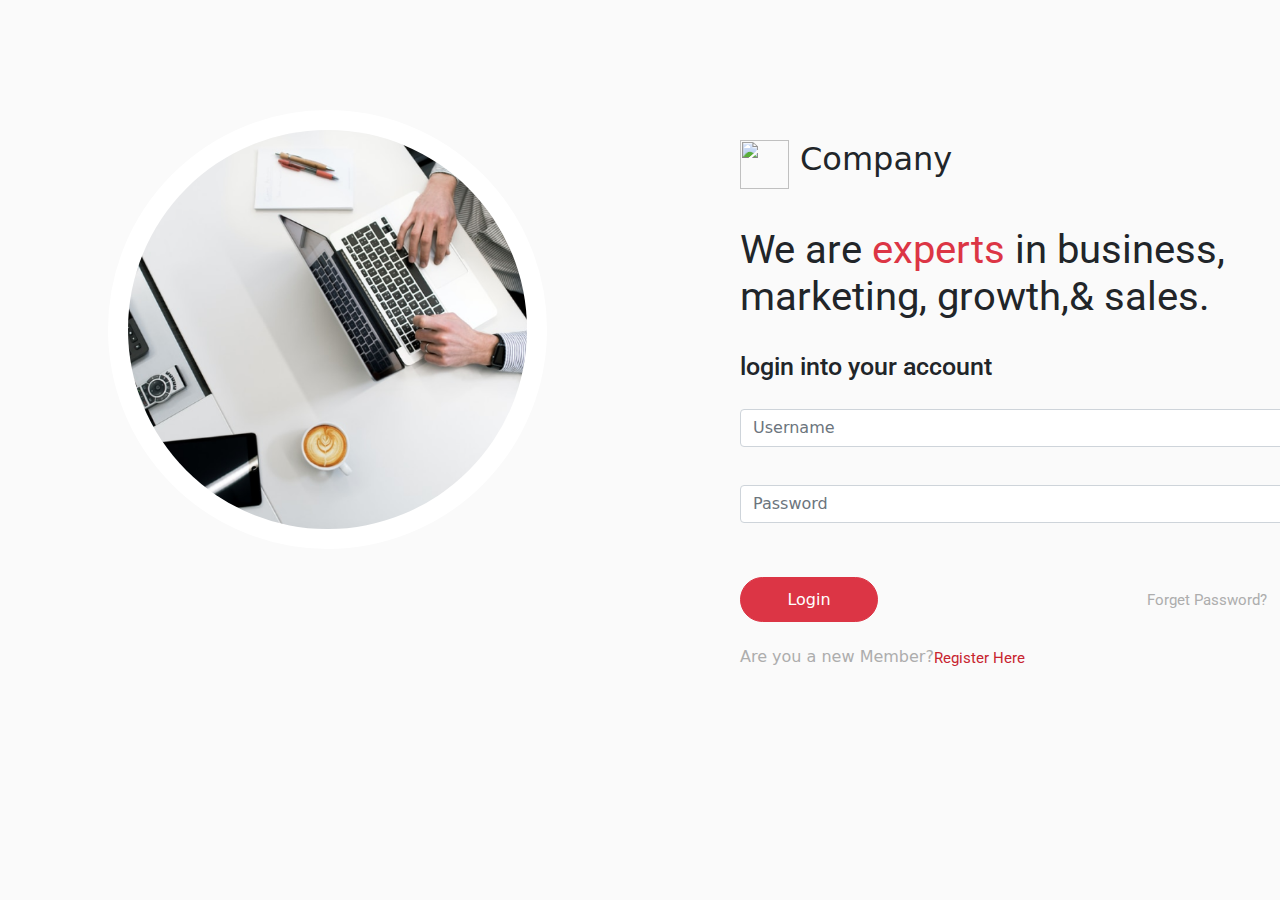
==== index.html @ 1a0c0829 "first-commit" ====
<!DOCTYPE html>
<html lang="en">
    <head>
        <meta charset="UTF-8" />
        <meta name="viewport" content="width=device-width" initial-scale="1">
        <link rel="stylesheet" href="css/bootstrap.min.css">
        <link rel="stylesheet" href="css/style.css">
        <link href='https://fonts.googleapis.com/css?family=Roboto' rel='stylesheet'>
    </head>
    <body>
        <div class="d-flex flex-column flex-lg-row justify-content-center align-item-center container-sm-5">
            <div class="p-5">
                <img src="images\hero-image.png" class="rounded-circle imgcirlce justify-content-center ">
            </div>

            <div class="main-container">
                <div class="login">
                  <img src="images\favicon.ico" class="company-logo"><h2 class="txt-company">Company</h2>
                  <h4 class="mt-5 business-text">We are <span class="text-danger" style="width: 137px; height: 53px;">experts</span> in  business,<br>marketing, growth,& sales. </span></h4>
                  <h4 class="acc">login into your account</h4>
                  <form action="#">
                   <input type="username" name="username" placeholder="Username" class="form-control" ><br>
                   <input type="password" name="password" placeholder="Password" class="form-control" ><br>
                   <input type="button" value="Login" class="btn btn-danger loginbutton">  <a href="#">Forget Password?</a><br>
                  </form>
                  <div class="register-here">
                    <label>Are you a new Member? <a href="#" class="register">Register Here</a> </label>  
                  </div>
                </div>
            </div>
        </div>
        <script src="js/bootstrap.bundle.min.js"></script>
    </body>
</html>
---- css/style.css ----
body{
    background: #FAFAFA 0% 0% no-repeat padding-box;
    width: 100%;
}
.imgcirlce{
    border: 20px solid #FFFFFF;
    width: 100%;
    height:auto;
    margin-top: 62px;
    margin-left:60px;
}
.company-logo{
    width: 49px;
    height:49px;
    margin-top:100px;


}
.txt-company{
    margin-top:-49px;
    margin-left:60px;
}

.main-container{
    /* width:710px; */
    /* margin-left:76px; */
    width:auto;
    margin-top:70px;
}

.main-container .login{
    width:730px;
    margin-left:45px;
    margin-top:20px;
    height: 700px;
    padding-left:170px;
}

.business-text{
    font:normal normal 40px/47px Roboto ;
    margin-top:19.17px;
   
}

.login .acc{
    font-family: "Roboto";
    font-size: 25px;
    width: 260px;
    height: 33px; 
    margin-top:31.87px;
    margin-bottom: 23.45px;
}

.loginbutton{
    border-radius: 23px;
    width: 138px;
    height: 45px;
    margin-top:30.5px;
}

input[type="password"]{
    margin-top: 14px;
}
.login a{
    text-decoration: none;
    width: 153px;
    height: 20px;
    float: right;
    margin-top:42px;
    font-family: "Roboto";
    font-size:15px;
    color:#ADADAD;
}

.register-here .register{
    font: normal normal normal 15px/20px Roboto;
    letter-spacing: 0px;
    color: #C8242F;
    margin-top:3px;
}
.register-here{
    margin-top:23.13px;
    color:#ADADAD;
}

@media screen and (min-width:791px) {
    .main-container{
        width:710px;
        margin-left:35px;
        margin-top:20px;
        
    }
    
    .main-container .login{
        width:730px;
        margin-left:-0px;
        margin-top:20px;
        height: 700px;
        padding-left:170px;
       
       
    }
    
    .business-text{
        font:normal normal 40px/47px Roboto ;
        margin-top:19.17px;
       
    }
    
    .login .acc{
        font-family: "Roboto";
        font-size: 25px;
        width: 260px;
        height: 33px; 
        margin-top:31.87px;
        margin-bottom: 23.45px;
    }
    
    .loginbutton{
        border-radius: 23px;
        width: 138px;
        height: 45px;
        margin-top:30.5px;
    }
    
    input[type="password"]{
        margin-top: 14px;
    }
    .login a{
        text-decoration: none;
        width: 153px;
        height: 20px;
        float: right;
        margin-top:42px;
        font-family: "Roboto";
        font-size:15px;
        color:#ADADAD;
    }
    
    .register-here .register{
        font: normal normal normal 15px/20px Roboto;
        letter-spacing: 0px;
        color: #C8242F;
        margin-top:3px;
    }
    
  }
  

  /* dashborad css */

.dashboradbg{
    position:relative;
    width:100%;
    /* background: #FAFAFA 0% 0% no-repeat padding-box; */
    background-color: white;
    display: flex;
  }
#menu{
    width:300px;
    height:100%;
    position: fixed;
    top:0;
    left:0;
    background-color:#FFFFFF;
}
#menu .logo{
    display: flex;  /*  for aligning them */ 
    align-items: center;
     padding:30px 0 0 0px;
     padding-right: 30px;
}

#menu .logo #menu-btn{
    padding-right:0px;
    padding-left: 0px;
    margin-left:1px;
    cursor: pointer;
}

#menu .logo img{
    width:180px;
    margin-right: 15px;
}
#menu .menu-item{
margin-top:40px;
}
#menu .menu-item li{
    list-style-type: none;
    padding:15px 0;
}
#menu .menu-item li:hover{
    cursor: pointer;
    background: #FFF3F4 0% 0% no-repeat padding-box;
}
/* #menu .menu-item li:nth-child(1){
    border-left: 4px solid #FFFFFF;
} */
#menu .menu-item li img{
    width:30px;
    height:30px;
    line-height: 30px;
    text-align: center;
    margin:0 10px 0 25px;
}
#menu .menu-item li a{
    text-decoration: none;
    color:black;
    font-weight:300px ;
}

#interface{
    width:calc(100% - 300px);
    margin-left: 300px;
    position: relative;
    background: #FAFAFA 0% 0% no-repeat padding-box;
}
#interface .nagivation{
    display:flex;
    align-items: center;
    justify-content:space-between;
    background-color: #FFFFFF;
    padding: 15px 30px;
    /* border-bottom: 3px solid #FAFAFA; */
}
#interface .nagivation .search{
    display: flex ;
    justify-content: flex-start;
    align-items: center;
    padding:10px 14px;  
}
#interface .nagivation .search img{
margin-right: 10px;
width:20px;
height:20px;
}
#interface .nagivation .search input{
        border: none;
        outline: none;
        font-size:15px;
}
#interface .nagivation .profile{
    display: flex;
    justify-content: flex-start;
    align-items: center;
}
#interface .nagivation .profile img.john{
    width:30px;
    height:30px;
    object-fit: cover;
    /* border-radius: 50%; */
    margin:0px 26px;
}
#interface .nagivation .profile img.downward-arrow{
    margin-left:8px;
}
.dashboard-text{
    font-family:Roboto;
    padding:30px 30px 0 30px;
    font-weight: 700;
    font-size: 24px;
}
.values{
    padding:30px 30px 0 30px;
    display:flex;
    justify-content:space-between;
    align-items:center;
    flex-wrap:wrap;
}
.values .val-box{
    background-color: #FFFFFF;
    width: 219px;
    height: 116px;
    padding:16px 10px;
    border-radius:5px;
    display:flex;
    justify-content:flex-start;
}
.values .val-box img{
    width: 35px;
    height: 35px;
    margin-right:30px;
}
.values .val-box h3{
    font-size: 18px;
    font-weight: 600;
}
.values .val-box span{
    font-size: 15px;
    color: #ADADAD;
}

/* invoice table */
.board{
    width:96%;
    margin:30px 0 30px 30px;
    overflow:auto;
    background-color: #FFFFFF;
    border-radius: 3px;
}
.board h3{
    margin:10px;
    width: 82px;
    height: 29px;
    font: normal normal medium 22px/29px Roboto;
letter-spacing: 0px;
color: #3E3E3E;
}
table{
    border-collapse: collapse;
}
tr{
    border-bottom: 1px solid #ADADAD;
}
thead td{
    font-size: 14px;
    font-weight: 400;
    text-align: start;
    padding:10px;
    color:#ADADAD;
}
tbody td{
    padding:8px;
    font-size: 15px;
    color:black;
    font: normal normal normal 15px/20px Roboto;
}

tbody .paid{
    background: #EBFFEF 0% 0% no-repeat padding-box;
    border-radius: 5px;
    color:#3CDD5F;
    font-size: 15px;
    width: 50px;
height: 26px;
}
tbody .failed{
    background: #FFF5F5 0% 0% no-repeat padding-box;
    border-radius: 5px;
    color:#FF4545;
    font-size: 15px;
    width: 50px;
    height: 26px;
}

tbody .pending{
    background: #F8F8F8 0% 0% no-repeat padding-box;
    border-radius: 5px;
    color:#BABABA;
    font-size: 15px;
    width: 50px;
height: 26px;
}

.circle1{
    border-radius: 450px;
    background: #C8242F 0% 0% no-repeat padding-box;
    width: 18px;
    height: 18px;
}

.circle2{
    border-radius: 450px;
    background: #A2B86C 0% 0% no-repeat padding-box;
    width: 18px;
    height: 18px;
}

.circle3{
    border-radius: 450px;
    background: #F16C20 0% 0% no-repeat padding-box;
    width: 18px;
    height: 18px;
}

.circle4{
    border-radius: 450px;
    background: #EBC844 0% 0% no-repeat padding-box;
    width: 18px;
    height: 18px;
}
.pie-charts{
    border:none;
}






/* responsive */

@media (max-width:769px) {
#menu {
    width: 270px;
    position: fixed;
    background-color: #FFFFFF;
}
    
}


/* inner pages css */
.analysis-text{
    font: normal normal medium 30px/39px Roboto;
    padding:5px 0 10px 0;
    margin-left: 12px;
    font-weight: 700;
    font-size: 30px;
    width: 113px;
    height: 39px;
}

.form{
    background-color: white;
}
.form .onecol{
    margin-top:14px;
}
.onecol input,select,textarea{
   margin-bottom: 21px;
}
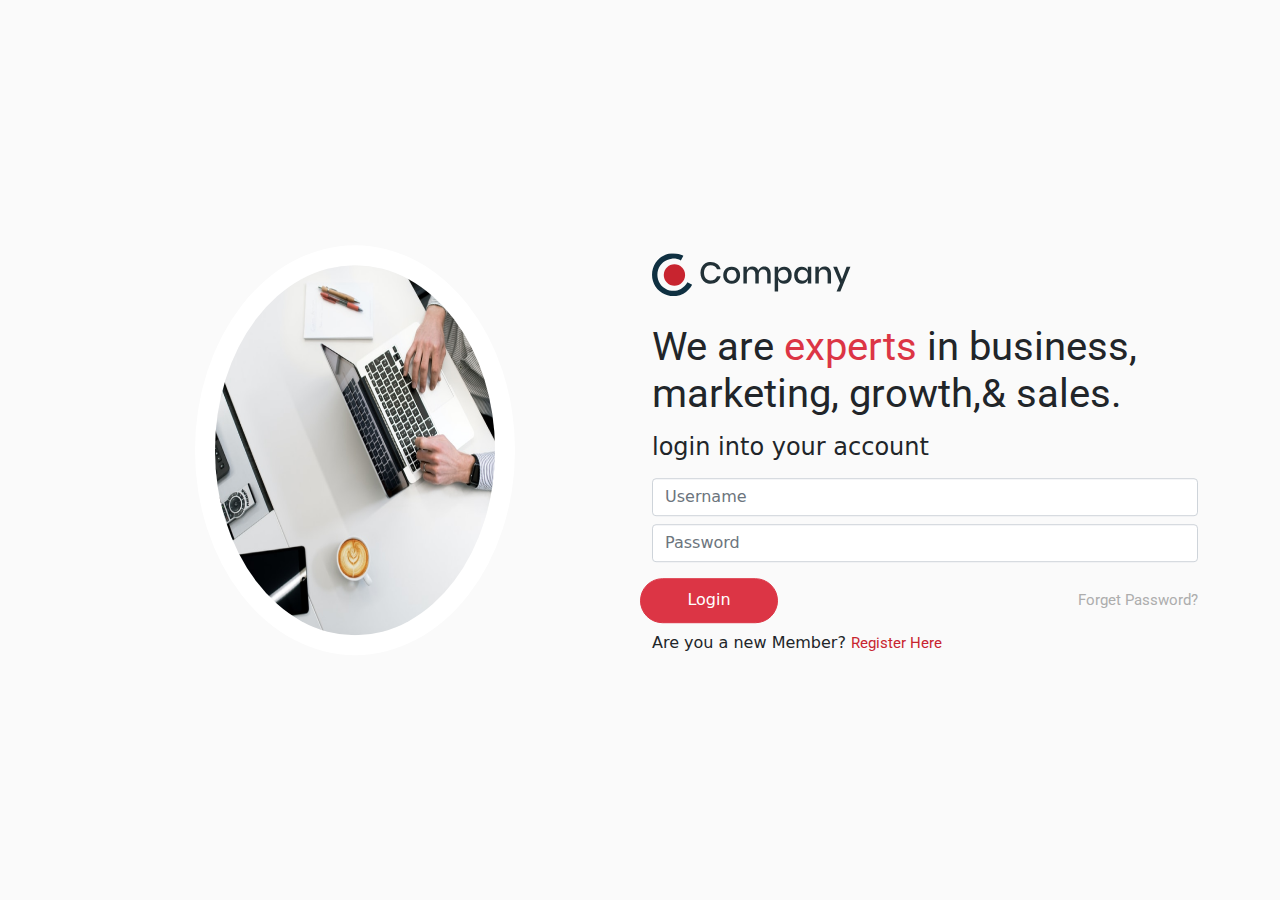
==== commit e2ab1e80: "commit" ====
--- a/index.html
+++ b/index.html
@@ -8,7 +8,7 @@
         <link href='https://fonts.googleapis.com/css?family=Roboto' rel='stylesheet'>
     </head>
     <body>
-        <div class="d-flex flex-column flex-lg-row justify-content-center align-item-center container-sm-5">
+        <!-- <div class="d-flex flex-column flex-lg-row justify-content-center align-item-center container-sm-5">
             <div class="p-5">
                 <img src="images\hero-image.png" class="rounded-circle imgcirlce justify-content-center ">
             </div>
@@ -28,6 +28,55 @@
                   </div>
                 </div>
             </div>
+        </div> -->
+       
+
+
+        <div class="container" style="top: 50%; left: 50%;position: absolute;transform: translate(-50%, -50%);">   
+            <div class="row justify-content-center">
+                <div class="col d-flex justify-content-center">
+                    <img src="images\hero-image.png" class="rounded-circle  imgcirlcecom justify-content-center">
+                </div>
+                <div class="col">
+                    <div class="row mt-2">
+                        <div class="col">
+                            <img src="images/logo.svg" style=" min-width: 200px;
+                            width:15vw;">
+                        </div>
+                    </div>
+                    <div class="row mt-2">
+                        <div class="col">
+                            <h4 class="business-text">We are <span class="text-danger" style="width: 137px; height: 53px;">experts</span> in  business,<br>marketing, growth,& sales. </span></h4>
+                        </div>
+                    </div>
+                    <div class="row mt-2">
+                        <div class="col">
+                            <h4 class=" acc">login into your account</h4>
+                        </div>
+                    </div>
+                    <div class="row mt-2">
+                        <div class="col">
+                            <input type="username" name="username" placeholder="Username" class="form-control" >
+                        </div>
+                    </div>
+                    <div class="row mt-2">
+                        <div class="col">
+                            <input type="password" name="password" placeholder="Password" class="form-control"> 
+                        </div>
+                    </div>
+                    <div class="row mt-3 align-items-center">
+                        
+                        <input type="button" value="Login" class="btn btn-danger loginbutton">
+                        <a href="#" class="w-auto ms-auto forget">Forget Password?</a>
+                       
+                    </div>
+                    <div class="row mt-2">
+                        <div class="col">
+                            <label class="">Are you a new Member? <a href="#" class="register">Register Here</a> </label>  
+                        </div>
+                    </div>
+                </div>
+            </div>
         </div>
         <script src="js/bootstrap.bundle.min.js"></script>
     </body>
--- a/css/style.css
+++ b/css/style.css
@@ -2,19 +2,18 @@
     background: #FAFAFA 0% 0% no-repeat padding-box;
     width: 100%;
 }
-.imgcirlce{
+.imgcirlcecom{
     border: 20px solid #FFFFFF;
-    width: 100%;
-    height:auto;
+    min-width: 300px;
+    width:25vw;
+    /* width: 100%;
     margin-top: 62px;
-    margin-left:60px;
-}
-.company-logo{
+    margin-left:60px; */
+ }
+/* .company-logo{
     width: 49px;
     height:49px;
     margin-top:100px;
-
-
 }
 .txt-company{
     margin-top:-49px;
@@ -22,8 +21,8 @@
 }
 
 .main-container{
-    /* width:710px; */
-    /* margin-left:76px; */
+     width:710px; 
+     margin-left:76px;
     width:auto;
     margin-top:70px;
 }
@@ -34,118 +33,138 @@
     margin-top:20px;
     height: 700px;
     padding-left:170px;
-}
+} */
 
 .business-text{
     font:normal normal 40px/47px Roboto ;
     margin-top:19.17px;
-   
-}
-
-.login .acc{
+}
+
+/* .login .acc{
     font-family: "Roboto";
     font-size: 25px;
     width: 260px;
     height: 33px; 
-    margin-top:31.87px;
-    margin-bottom: 23.45px;
-}
+     margin-top:31.87px;
+    margin-bottom: 23.45px; 
+} */
 
 .loginbutton{
     border-radius: 23px;
     width: 138px;
     height: 45px;
-    margin-top:30.5px;
-}
-
+    /* margin-top:30.5px; */
+}
+
+
+
+/* 
 input[type="password"]{
     margin-top: 14px;
-}
-.login a{
+} 
+.forgetpass {
     text-decoration: none;
     width: 153px;
     height: 20px;
-    float: right;
+     float: right;
     margin-top:42px;
     font-family: "Roboto";
     font-size:15px;
     color:#ADADAD;
-}
-
-.register-here .register{
+} */
+
+
+.forget{
+    font: normal normal normal 15px/20px Roboto;
+    color:#ADADAD;
+    text-decoration: none;
+}
+
+ .register{
     font: normal normal normal 15px/20px Roboto;
     letter-spacing: 0px;
     color: #C8242F;
     margin-top:3px;
+    text-decoration: none;
 }
 .register-here{
     margin-top:23.13px;
     color:#ADADAD;
 }
-
-@media screen and (min-width:791px) {
+/* responsive for login page */
+/* 
+@media screen and (max-width:766px) {
     .main-container{
         width:710px;
-        margin-left:35px;
-        margin-top:20px;
-        
-    }
-    
+        margin-top:0px;
+ 
+    }
     .main-container .login{
-        width:730px;
-        margin-left:-0px;
-        margin-top:20px;
-        height: 700px;
-        padding-left:170px;
-       
-       
-    }
-    
+        width:700px;
+        margin-left:-40px;
+        margin-top:5px;
+        height: 600px;
+    }
+    .imgcirlce{
+        border: 20px solid #FFFFFF;
+        width: 100%;
+        height:auto;
+        margin-top: 62px;
+        margin-left: 10px;
+    }
+  }
+  @media screen and (max-width:853px){
+    .imgcirlce{
+        border: 20px solid #FFFFFF;
+        width: 80%;
+        height:auto;
+        margin-top: 62px;
+        margin-left: 70px;
+    }
+    .main-container .login{
+        width:700px;
+        margin-left:-20px;
+        height: 600px;
+    }
+    .main-container{
+        width:710px;
+        margin-top:-20px;
+    }
+  }
+
+  
+  @media screen and (max-width:572px){
+    .main-container .login{
+        width:700px;
+        margin-left:-80px;
+        margin-top:5px;
+        height: 600px;
+    }
+    .imgcirlce{
+        border: 20px solid #FFFFFF;
+        width: 95%;
+        height:auto;
+        margin-top: 62px;
+        margin-left: 60px;
+    }
+  } */
+
+  
+
+  @media screen and (max-width:498px){
     .business-text{
-        font:normal normal 40px/47px Roboto ;
+        font:normal normal 30px/37px Roboto ;
         margin-top:19.17px;
-       
-    }
-    
-    .login .acc{
-        font-family: "Roboto";
-        font-size: 25px;
-        width: 260px;
-        height: 33px; 
-        margin-top:31.87px;
-        margin-bottom: 23.45px;
-    }
-    
-    .loginbutton{
-        border-radius: 23px;
-        width: 138px;
-        height: 45px;
-        margin-top:30.5px;
-    }
-    
-    input[type="password"]{
-        margin-top: 14px;
-    }
-    .login a{
-        text-decoration: none;
-        width: 153px;
-        height: 20px;
-        float: right;
-        margin-top:42px;
-        font-family: "Roboto";
-        font-size:15px;
-        color:#ADADAD;
-    }
-    
-    .register-here .register{
-        font: normal normal normal 15px/20px Roboto;
-        letter-spacing: 0px;
-        color: #C8242F;
-        margin-top:3px;
-    }
-    
+    }
   }
   
+@media screen and (min-width:356){
+    .business-text{
+        font:normal normal 20px/27px Roboto ;
+        margin-top:19.17px;
+    }
+}
+
 
   /* dashborad css */
 
@@ -177,6 +196,18 @@
     margin-left:1px;
     cursor: pointer;
 }
+.n1{
+    display: flex;
+    justify-content: flex-start;
+    align-items: center;
+}
+
+#menu-btn1{
+    cursor: pointer;
+    margin-right:20px;
+  
+   display:none;
+}
 
 #menu .logo img{
     width:180px;
@@ -388,16 +419,117 @@
 
 
 
-/* responsive */
+/* menu and sidebar responsive */
 
 @media (max-width:769px) {
-#menu {
-    width: 270px;
-    position: fixed;
-    background-color: #FFFFFF;
-}
+
+    #menu{
+        width:270px;
+        position: fixed;
+        left:-270px;
+        transition: 0.3s ease;
+    } 
+    #menu.active{
+        left:0px;
+    } 
+    #menu-btn1{
+        display:initial;
+    }
+
+    #menu-btn-logo{
+        display: none;
+    }
+    #company-logo{
+        margin-left:25px;
+    }
+
+    #interface{
+        width:100%;
+        margin-left:0px;
+        display: inline-block;
+        transition: 0.3s ease;
+    }
+
+    #menu.active~ #interface{
+        width:calc(100% - 270px);
+        margin-left:270px;
+        transition: 0.3s ease;
+    }
     
-}
+    #interface .nagivation{
+    width:100%;
+    }
+
+    .values{
+    padding:30px 30px 0 30px;
+    justify-content:flex-start;
+    }
+
+    .values .val-box{
+        background-color: #FFFFFF;
+        margin:10px 20px 10px 0;
+        padding:16px 20px;
+    }
+
+    .board{
+        width:92%;
+        overflow-x: auto;
+        padding:0;  
+    }
+
+    table{
+        width:95%;
+        border-collapse: collapse;
+    }
+    
+}
+@media (max-width:425px){
+    #interface{
+        width:fit-content;        /*fit the content according to the width of your content */
+    }
+    #menu{
+        width:200px;
+        position: fixed;
+        left:-270px;
+        background-color:#FFFFFF;
+    } 
+    #interface .nagivation{
+        width:100%;
+    }
+    #menu.active{
+        left:0px;
+    } 
+    #menu.active~ #interface{
+        width:calc(100% - 200px);
+        margin-left:270px;
+        transition: 0.3s ease;
+    }
+    .values{
+        padding:30px 30px 0 30px;
+        justify-content:flex-start;
+        }
+  
+}
+@media (max-width:1024px){
+    .values{
+        padding:30px 30px 0 30px;
+        justify-content:flex-start;
+        }
+    
+    .values .val-box{
+            margin:10px 20px 10px 0;
+            padding:16px 20px;
+        }
+}
+/* providing the spacing between the box */
+@media (max-width:1406px){
+   
+    .values .val-box{
+            margin:10px 20px 10px 0;
+            padding:16px 20px;
+        }
+}
+   
 
 
 /* inner pages css */
@@ -411,12 +543,94 @@
     height: 39px;
 }
 
-.form{
+.form1{
     background-color: white;
+   
 }
 .form .onecol{
     margin-top:14px;
 }
 .onecol input,select,textarea{
    margin-bottom: 21px;
-}+}
+.onecol h3{
+    font: normal normal medium 22px/29px Roboto;
+    color: #3E3E3E;
+    font-size: 22px;
+}
+
+.twocol h3{
+    font: normal normal medium 22px/29px Roboto;
+    color: #3E3E3E;
+    font-size: 22px;
+}
+.thirdcol h3{
+    font: normal normal medium 22px/29px Roboto;
+    color: #3E3E3E;
+    font-size: 22px;
+}
+.thirdcol .dashed-border{
+    border: 1px dashed #ADADAD;
+border-radius: 5px;
+}
+.fourcol h3{
+    font: normal normal medium 22px/29px Roboto;
+    color: #3E3E3E;
+    font-size: 22px;
+}
+.fivecol h3{
+    font: normal normal medium 22px/29px Roboto;
+    color: #3E3E3E;
+    font-size: 22px;
+    /* margin-left:15px; */
+}
+.fivecol h6{
+    font: normal normal medium 18px/24px Roboto;
+    color: #3E3E3E;
+    font-size: 18px;
+}
+.fivecol label{
+font: normal normal normal 15px/20px Roboto;
+color: #3E3E3E;
+font-size:15px;
+}
+/* file upload button */
+.customcss{
+    margin: 2px;
+    font-family: Roboto;
+    font-weight: bold;
+    /* text-shadow: 0px 1px 1px 0px #000; */
+    border:2px solid #C8242F;
+    padding:8px 34px;
+    color:#C8242F;
+    cursor: pointer;
+    border-radius: 22px;
+    box-shadow: 0x 1px 2px 1px #101010;
+}
+input[type="file"]
+{
+    display: none;
+}
+
+/* radio button and checkbox*/
+input[type="radio"]:checked{
+    background-color: #C8242F ;
+    border: #C8242F ;
+}
+
+input[type="checkbox"]:checked{
+    background-color: #C8242F ;
+    border: #C8242F ;
+}
+
+button[type="button"]{
+ width: 400px;
+height: 44px;
+}
+button.primary{
+    border-radius: 23px;
+    width: 124px;
+height: 45px;
+}
+
+/* tabs  */
